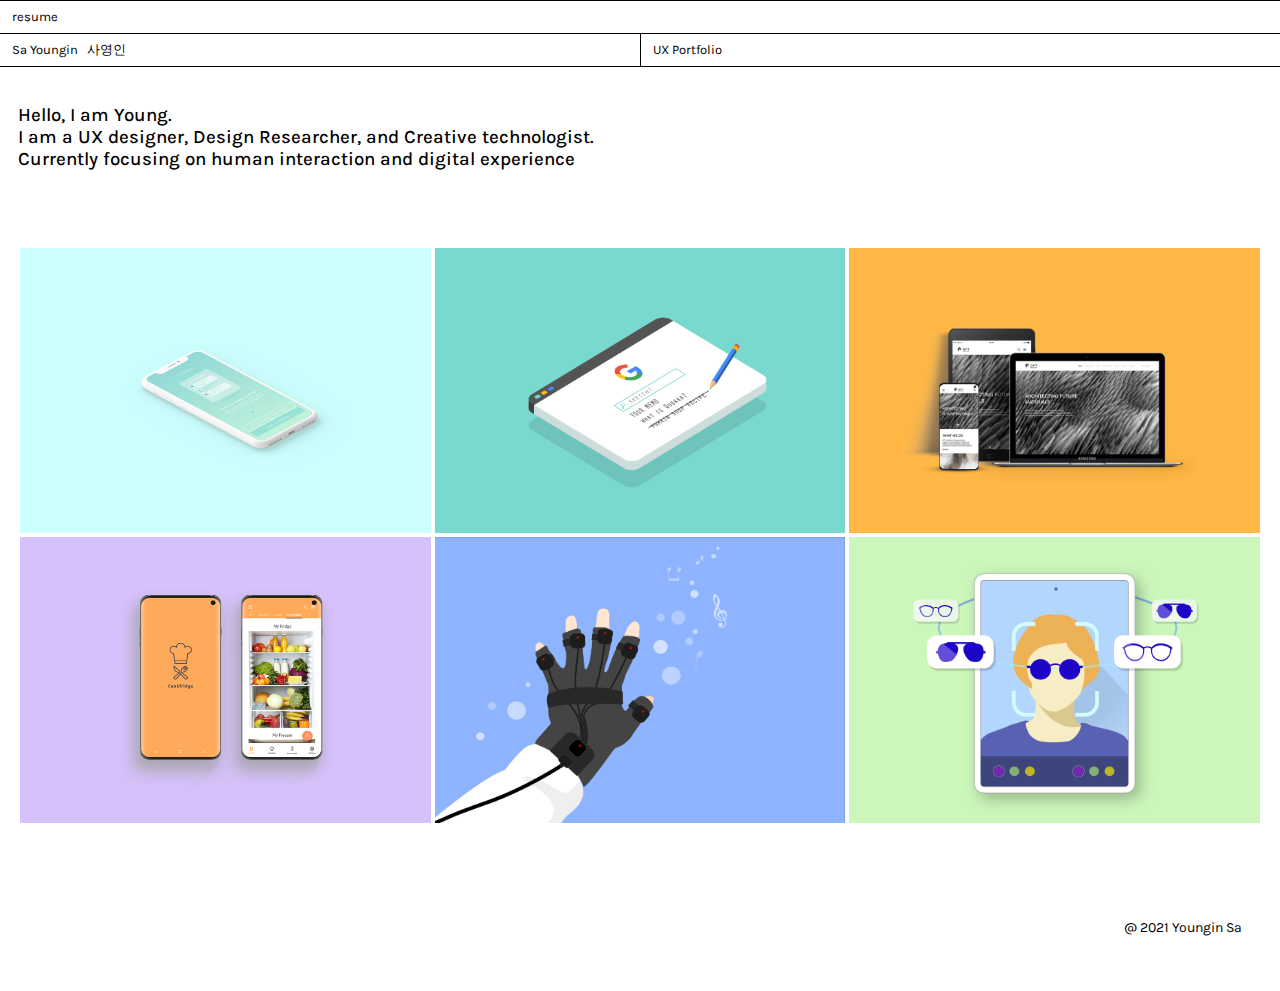
==== index.html @ 69ffd5e6 "Update index.html" ====
<!DOCTYPE html>
<html>
<head>
    <meta charset="utf-8">
    <meta content="ie=edge" http-equiv="x-ua-compatible">
    <title>UX_portfolio</title>
    <meta content="a repository for sample code" name="description">
    <meta content="width=device-width, initial-scale=1" name="viewport">
    <link href="UXportfolio.css" type="text/css" rel="stylesheet">
    <link rel="preconnect" href="https://fonts.gstatic.com">
    <link href="https://fonts.googleapis.com/css2?family=Karla:ital,wght@0,200;0,300;0,400;0,500;0,600;0,700;0,800;1,200;1,300;1,400;1,500;1,600;1,700;1,800&display=swap" rel="stylesheet">

    <script
      src="https://code.jquery.com/jquery-3.2.1.min.js"
      integrity="sha256-hwg4gsxgFZhOsEEamdOYGBf13FyQuiTwlAQgxVSNgt4="
      crossorigin="anonymous">
    </script>
    <link href="https://fonts.googleapis.com/css?family=Rajdhani|VT323" rel="stylesheet">

    </head>

<body>
  <div class="top-resume">
    <a href="https://arena-attachments.s3.amazonaws.com/16958893/9bb13cc37a2cefca6a4966748791cfa8.pdf?1655894568" target="_blank">
      <p class="NavText">resume</p></a>
  </div>

  <div id="myHeader">
    <div class="NavBar">
        <div id="title"><a href="index.html"><p class="NavText">Sa Youngin &nbsp; <span style="font-family:default">사영인</span></p></a></div>
        <div id="menu">
          <div class="dropbtn" onclick="menuFunction()">
            <div id="menutitle"><p class="NavText">UX Portfolio</p></div></div>
              <div class="sub-menu" id="myDropdown">
                <a href="index.html"><p class="menus">UX Portfolio</p></a>
                <a href="workMethod.html"><p class="menus">Work method</p></a>
                <a href="creativeCoding.html"><p class="menus">Creative coding</p></a>
                <a href="about.html"><p class="menus end">About</p></a>
              </div>
        </div>
      </div>
  </div>

<div id="myContent">
  <div class="content">
    <h3>Hello, I am Young. <br>
      I am a UX designer, Design Researcher, and Creative technologist.<br>
      Currently focusing on human interaction and digital experience</h3>

    <br><br><br>
    <div class="portfolioRow">
      <div id="wrapper">
        <img src="sources/thumbnail/MyBaby.png">
        <div><a href="myBaby.html"><p class="thumbnailText">Prenatal care App Design<br><span style="font-weight:200">UIUX | AR | MOBILE</span></p></a></div>
        </div>
      <div id="wrapper">
        <img src="sources/thumbnail/Gmemo.png">
        <div><a href="Gmemo.html"><p class="thumbnailText">Google Memo<br><span style="font-weight:200">UX | WEB</span></p></a></div>
        </div>
      <div id="wrapper">
        <img src="sources/thumbnail/OPTbranding.png">
        <div><a href="optIndustry.html"><p class="thumbnailText">OPT Industries VI system<br><span style="font-weight:200">UIUX | WEB</span></p></a></div>
      </div>

    </div>
    <div class="portfolioRow">
      <div id="wrapper">
        <img src="sources/thumbnail/cookFridge.png">
        <div><a href="cookFridge.html"><p class="thumbnailText">CookFridge<br><span style="font-weight:200">UXUI | VUI & IoT | MOBILE</span></p></a></div>
        </div>
      <div id="wrapper">
        <img src="sources/thumbnail/hackMIT.png">
        <div><a href="hackMIT.html"><p class="thumbnailText">3D Motion to SoundS<br><span style="font-weight:200">UX | 3D Motion Capture</span></p></a></div>
        </div>
      <div id="wrapper">
        <img src="sources/thumbnail/MASQ.png">
        <div><a href="protect-MASQ.html"><p class="thumbnailText">MASQ Eyewear<br><span style="font-weight:200">AR | VIRTUAL TRY-ON</p></a></div>
      </div>
    </div>
    <br><br><br>
      <div class="footer">
        <p>@ 2021 Youngin Sa</p>
      </div>

   </div>
</div>


</body>

<script src="UXportfolio.js"></script>
</html>
---- UXportfolio.css ----
/* basic attribute */

body {
  margin:0px;
  padding:0px;
  font-family: 'Karla', sans-serif;
}

p{
  font-size: 18px;
  font-weight: 400;
  line-height: 1.7;
}

h1{
  margin: 0;
}

h3{
  font-weight: 500;
}

a:link{
  text-decoration: none;
  color: #000000;
}

a:visited{
  color: #000000;
}

a:hover{
  color: green;
  text-decoration: underline;
}

.space{
  height: 100px;
}


/* Navigation Bar */

.sticky {
  position: fixed;
  top: 0;
  left: 0;
  width: 100%;
  z-index: 1;
}

.spacing{
  margin-top:10px;
  padding-top:8px;
}

.top-resume {
  padding: 5px 12px;
  border: 1px;
  border-style: solid none none none;
}


.NavBar {
  overflow: hidden;
  display: flex;
  background: #FFFFFF;
  width: 100%;
  text-align: left;
  border-collapse: collapse;
  line-height: 1.7;
}

.NavText{
  font-size: 13px;
  font-weight: 400;
  line-height: 1.7;
  margin-block-start: 0px;
  margin-block-end: 0px;
}


#title{
  display: inline-block;
  width: 50%;
  padding: 5px 12px;
  margin-block-start: 0px;
  margin-block-end: 0px;
  border: 1px solid black;
  border-style: solid solid solid none;
}

#menu{
  float: left;
  overflow: visible;
  display: inline-block;
  width: 50%;
  padding: 5px 12px;
  border: 1px solid black;
  border-style: solid none solid none;
}

#menutitle:hover{
  cursor: pointer;
  color: green;
  text-decoration: underline;
  margin-block-start: 0px;
  margin-block-end: 0px;
}

.menus{
  padding: 5px 12px;
  border: 1px solid black;
  border-style: solid solid none solid;
  background-color: #ffffff;
  margin-block-start: 0px;
  margin-block-end: 0px;
  font-size: 13px;
  font-weight: 400;
}

.sub-menu {
  display: none;
  position: absolute;
  left: 50%;
  padding-top: 5px;
  min-width: 160px;
  box-shadow: 0px 8px 16px 0px rgba(0,0,0,0.2);
  z-index: 1;
}

.show {
    display: block;
}

/* Content attribute */
.header{
  width: 100%;
  height: 40vh;
  background-size: cover;
  background-attachment: fixed;
  position: relative;
}

.header:before{
  content: "";
  position: absolute;
  height: inherit;
  left: 0; right: 0;
  top: 0; bottom: 0;
  background: rgba(0,0,0,.6);
}

.header > h1{
  position: fixed;
  text-align: center;
  font-weight: 700;
  font-size: 50px;
  color: white;
  left: 50%;
  top: 18%;
  transform: translate(-50%, 0%);
}

.header > p{
  position: fixed;
  text-align: center;
  width: 100%;
  font-weight: 300;
  font-size: 22px;
  color: white;
  left: 50%;
  top: 30%;
  transform: translate(-50%, 0%);
}

.headerText{
  width: 100%;
  height: 40vh;
  background-size: cover;
  background-attachment: fixed;
  position: relative;
}

.headerText > h1{
  position: fixed;
  text-align: center;
  font-weight: 700;
  font-size: 50px;
  color: white;
  left: 50%;
  top: 18%;
  transform: translate(-50%, 0%);
}

.headerText > p{
  position: fixed;
  text-align: center;
  width: 100%;
  font-weight: 300;
  font-size: 22px;
  color: white;
  left: 50%;
  top: 30%;
  transform: translate(-50%, 0%);
}

.content {
  /* box-sizing: border-box; */
  margin:10px;
  padding:8px;
  z-index: 0;
}

/* container header */
.containerMain{
  position: relative;
  background-color: white;
  display: block;
  text-align: center;
  padding-top: 40px;
}

.containerMain > h2{
  padding-top: 40px;
  font-weight: 500;
  font-size: 28px;
}

.containerMain > p{
  padding-top: 40px;
  width: 60%;
  margin: auto;
  font-weight: 400;
  font-size: 18px;
  line-height: 1.7;
  text-align: left;
  color: #000000;
}

.containerMain > h3{
  padding-top: 50px;
  padding-bottom: 50px;
  width: 60%;
  left:0; right:0;
  margin-left: auto; margin-right: auto;
  font-weight: 500;
  font-size: 20px;
  color: #000000;
}

/* ----- */

.container{
  position: relative;
  display: block;
  padding:8px;
  padding: 5vw 14vw;
  text-align: left;
}

.BGrow{
  background-color: #cbe8ff;
  padding: 5vw 14vw;
  text-align: left;
}

.shortLinerow{
  margin-left: 14vw;
  margin-right: 14vw;
  padding-top: 1vw;
  padding-bottom: 5vw;
  text-align: left;
}

.shortline{
  width: 50px;
  border-style: solid none none none;
  border-width: 3px;
}


.Linerow{
  padding: 2vw 14vw;
  border-style: solid none solid none;
  border-width: 1px;
  text-align: left;
}

.thumbnailText{
  font-size: 1.3vw;
  font-weight: 600;
  margin: auto;
}

.portfolioRow{
  display: flex;
  justify-content: space-around;
  /* margin-bottom: 3px; */
}

.portfolioRow:after {
  content: "";
  display: flex;
  align-items: stretch
  clear: both;
}


#wrapper{
  position: relative;
  width: 33%;
  height: 22.3vw;
  margin: 2px;
}

#wrapper div{
  position:absolute;
  width: 100%;
  height: 100%;
  background: black;
  color: white;
  opacity: 0;
  visibility:hidden;
  -webkit-transition: visibility 0s, opacity 0.5s linear;
  transition: visibility 0s, opacity 0.5s linear;
}

#wrapper img{
  position:absolute;
  width: 100%;
  height: 100%;
  background-color: #000000;
}


#wrapper:hover div{
  opacity: 0.8;
  visibility: visible;
}

#wrapper:hover div p{
  position: relative;
  top: 40%;
  text-align: center;
  color: white;
  visibility: visible;
}

#wrapper:hover div a{
  text-decoration: none;
}

/* creative coding */
table {
  background: #FFFFFF;
  width: 100%;
  text-align: left;
  border-collapse: collapse;
}

td{
  width: 50%;
  padding: 5px 12px;
}

.thumbnail{
  border: 1px solid black;
  border-style: solid solid none solid;
  line-height: 0px;
  padding: 10px;
}

.caption{
  border: 1px solid black;
  border-style: none solid none solid;
  padding-bottom: 12px;
}

.caption>p{
  font-size: 16px;
}

#end{
  border: 1px solid black;
  border-style: none solid solid solid;
}



/* Elements */
.photoRow{
  display: flex;
  justify-content: center;
  align-items: center;
}

.btn{
  display: flex;
  justify-content: center;
  width: 200px;
  height: 68px;
  border-radius: 8px;
  background-color: #2d2d2d;
  color: white;
  margin: auto;
}
.btn>a{
  color: white;
  text-decoration: none;
}

.btn:hover{
  opacity: 80%;
}


/* Footer attribute */
.footer {
   /* position: fixed; */
   padding: 20px;
   bottom: 10px;
   background-color: none;
   text-align: right;
}

.footer > p{
  font-size: 14px;

}

/* etc */

.end{
  border-style: solid solid solid solid;
}
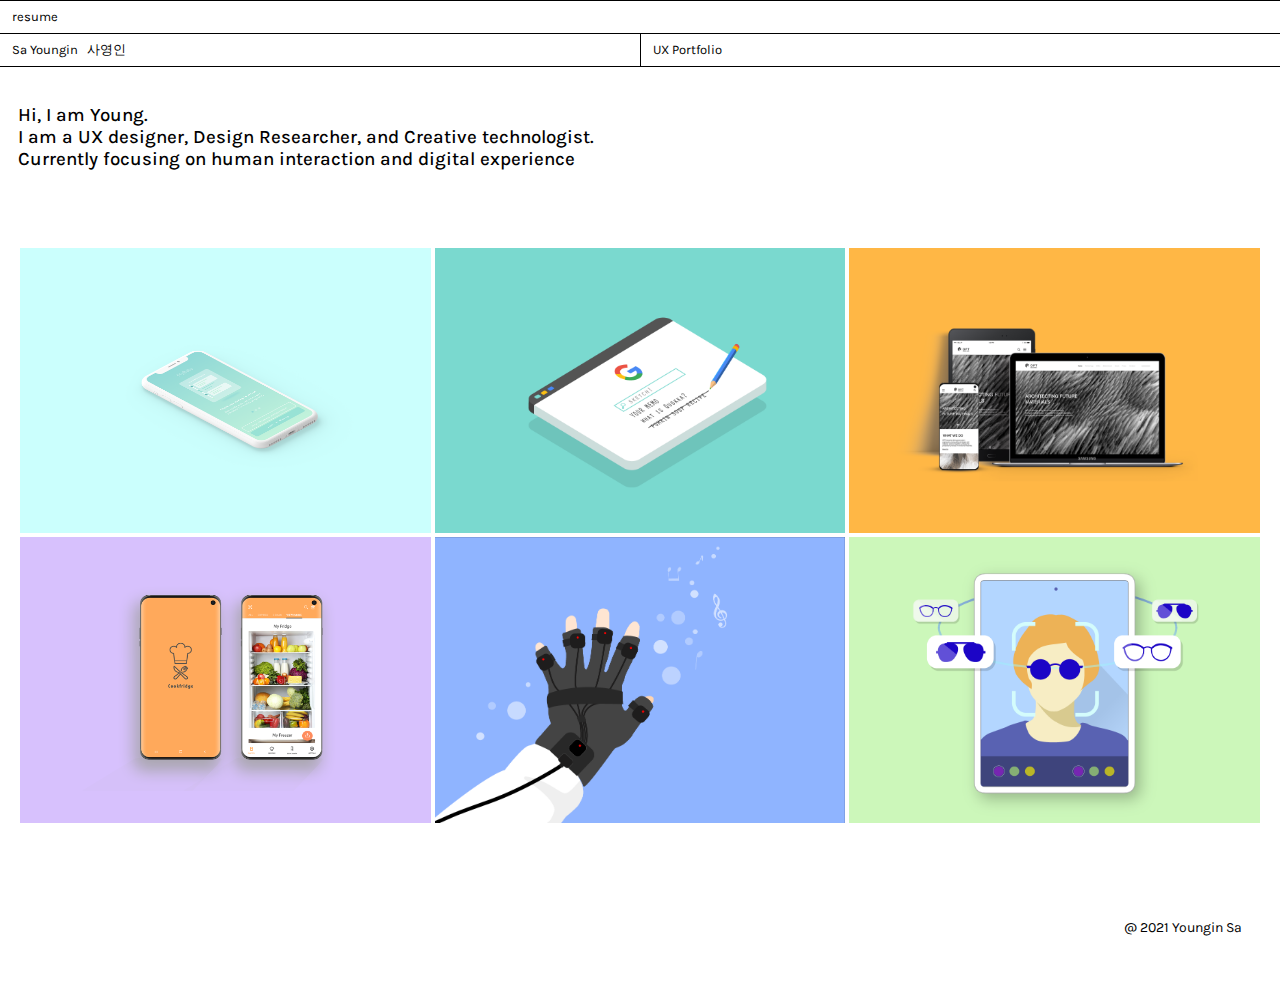
==== commit 5460c222: "test from new mac" ====
--- a/index.html
+++ b/index.html
@@ -43,7 +43,7 @@
 
 <div id="myContent">
   <div class="content">
-    <h3>Hello, I am Young. <br>
+    <h3>Hi, I am Young. <br>
       I am a UX designer, Design Researcher, and Creative technologist.<br>
       Currently focusing on human interaction and digital experience</h3>
 
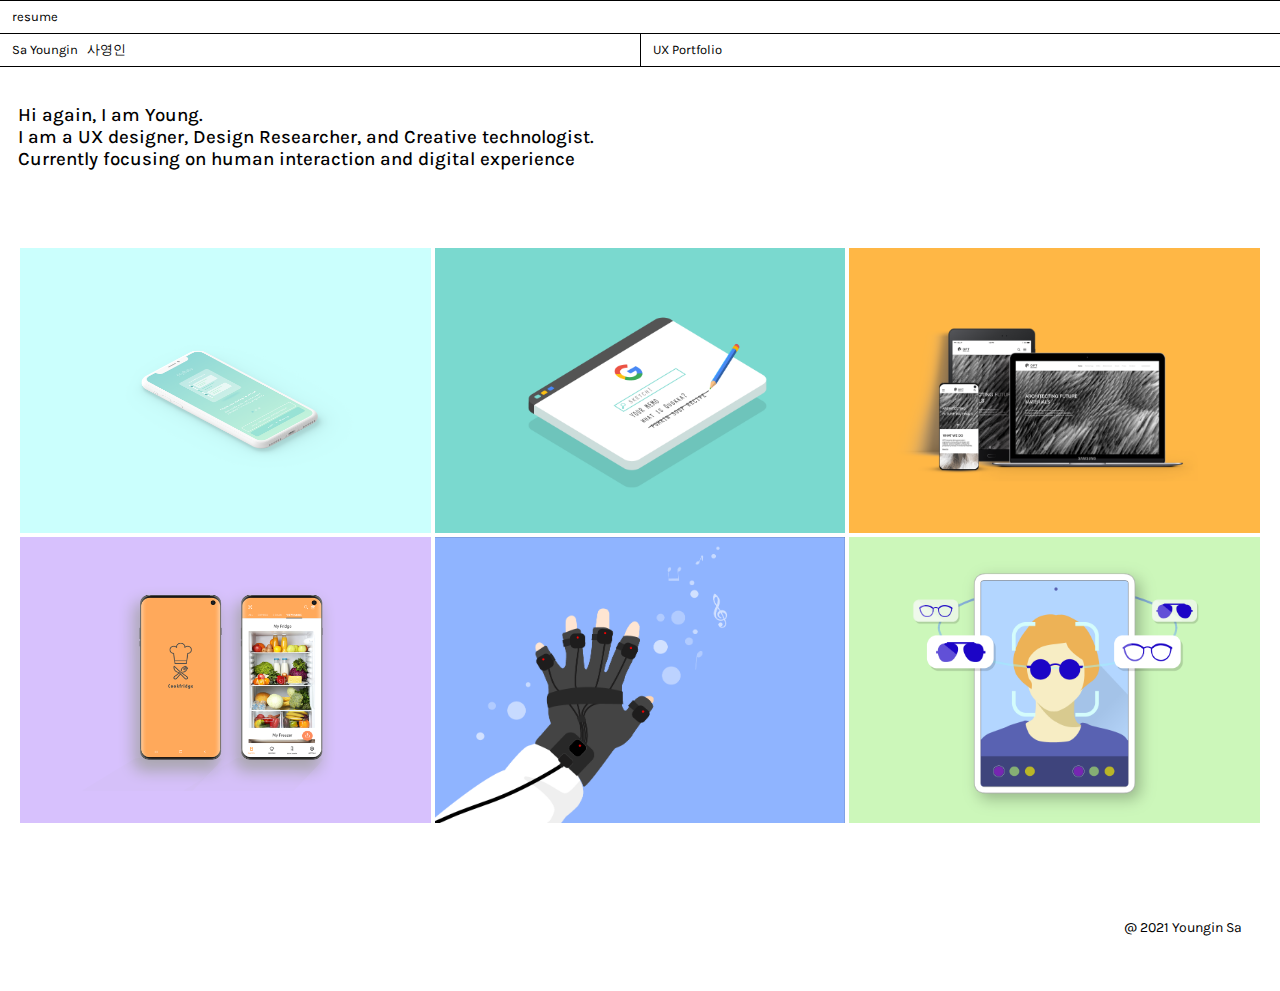
==== commit 3ab7a69a: "test with personal token" ====
--- a/index.html
+++ b/index.html
@@ -43,7 +43,7 @@
 
 <div id="myContent">
   <div class="content">
-    <h3>Hi, I am Young. <br>
+    <h3>Hi again, I am Young. <br>
       I am a UX designer, Design Researcher, and Creative technologist.<br>
       Currently focusing on human interaction and digital experience</h3>
 
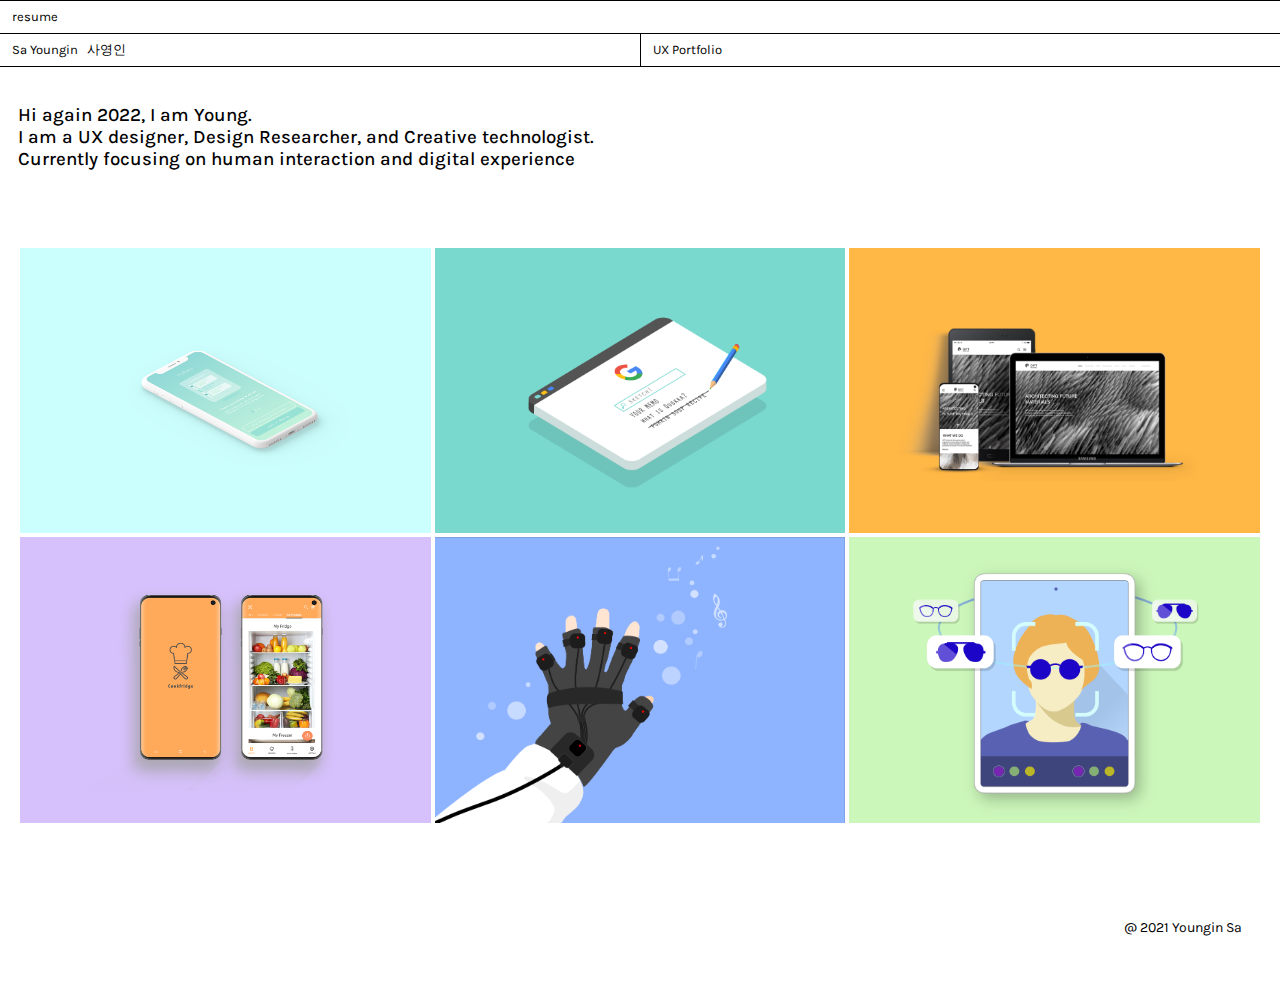
==== commit e05c0f17: "test update Jun26" ====
--- a/index.html
+++ b/index.html
@@ -43,7 +43,7 @@
 
 <div id="myContent">
   <div class="content">
-    <h3>Hi again, I am Young. <br>
+    <h3>Hi again 2022, I am Young. <br>
       I am a UX designer, Design Researcher, and Creative technologist.<br>
       Currently focusing on human interaction and digital experience</h3>
 
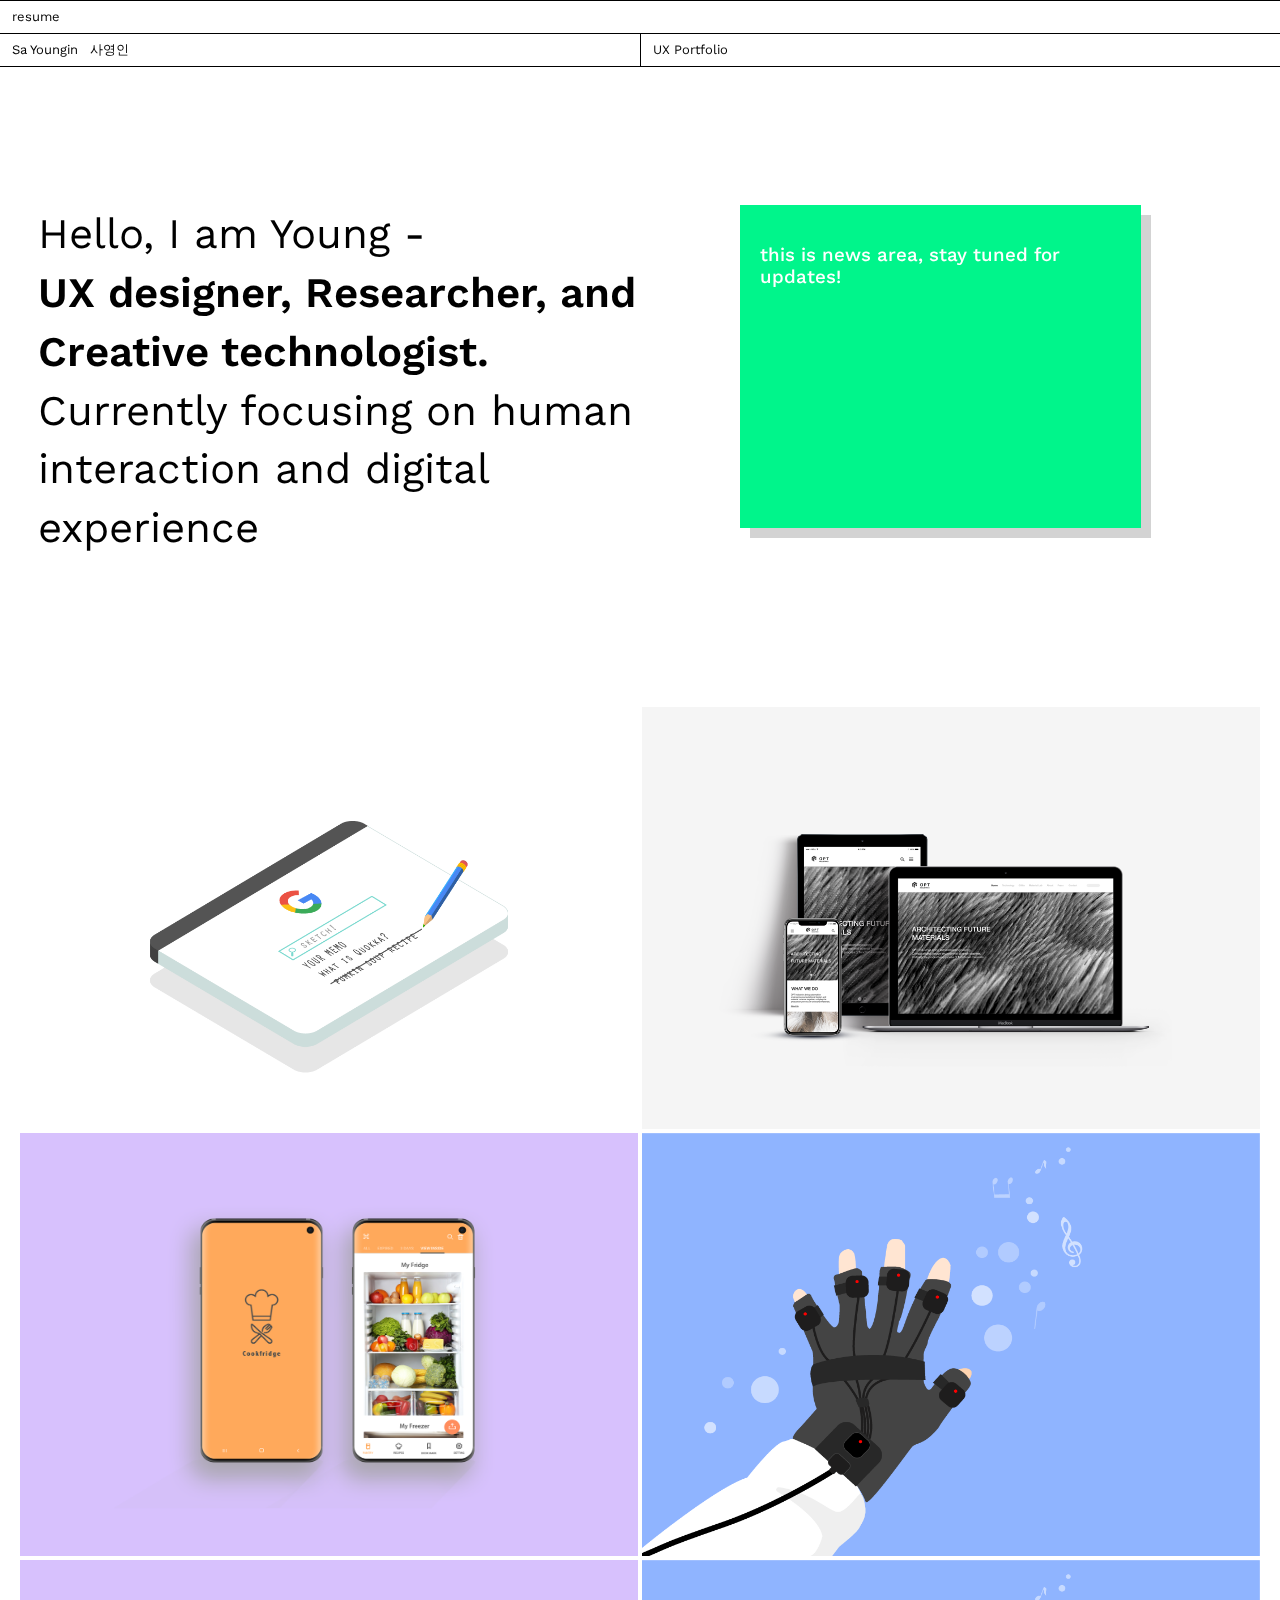
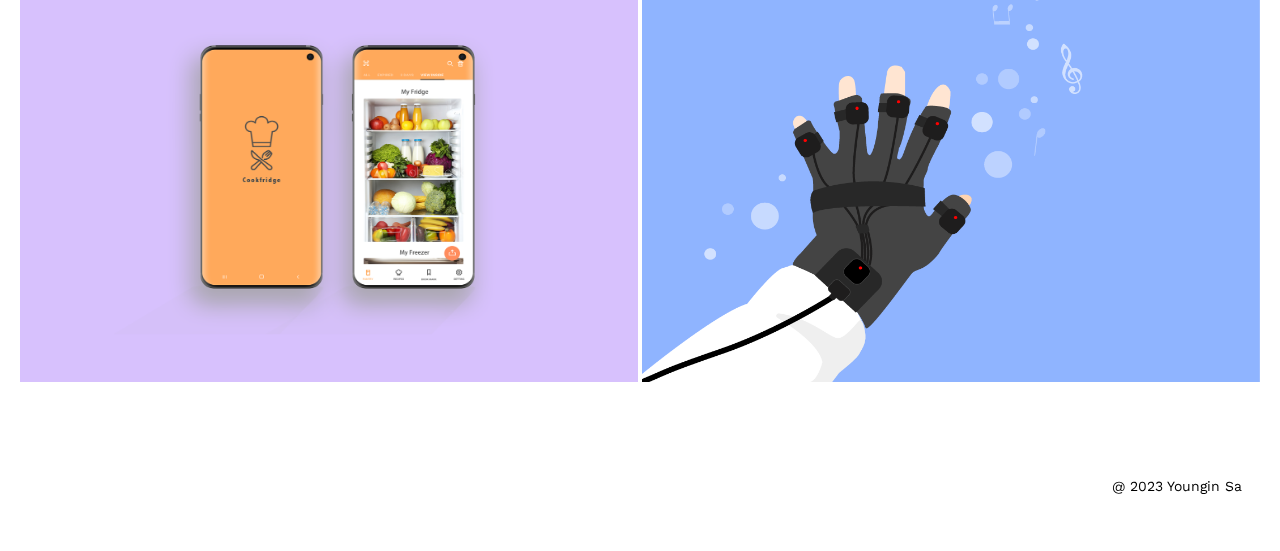
==== commit ced579c3: "2023 renewal-layout" ====
--- a/index.html
+++ b/index.html
@@ -8,14 +8,14 @@
     <meta content="width=device-width, initial-scale=1" name="viewport">
     <link href="UXportfolio.css" type="text/css" rel="stylesheet">
     <link rel="preconnect" href="https://fonts.gstatic.com">
-    <link href="https://fonts.googleapis.com/css2?family=Karla:ital,wght@0,200;0,300;0,400;0,500;0,600;0,700;0,800;1,200;1,300;1,400;1,500;1,600;1,700;1,800&display=swap" rel="stylesheet">
+    <link href="https://fonts.googleapis.com/css2?family=Work+Sans&display=swap" rel="stylesheet">
 
     <script
       src="https://code.jquery.com/jquery-3.2.1.min.js"
       integrity="sha256-hwg4gsxgFZhOsEEamdOYGBf13FyQuiTwlAQgxVSNgt4="
       crossorigin="anonymous">
     </script>
-    <link href="https://fonts.googleapis.com/css?family=Rajdhani|VT323" rel="stylesheet">
+    <link href="https://fonts.googleapis.com/css2?family=Work+Sans:wght@300;400;600;700;800&display=swap" rel="stylesheet">
 
     </head>
 
@@ -43,43 +43,56 @@
 
 <div id="myContent">
   <div class="content">
-    <h3>Hi again 2022, I am Young. <br>
-      I am a UX designer, Design Researcher, and Creative technologist.<br>
-      Currently focusing on human interaction and digital experience</h3>
+    <div class="introbody">
+    <div id="bg">
+      <div class="colorgrad" id="point"></div>
+    </div>
+    <div class="intro">
+    <h1>Hello, I am Young - <br>
+      <span style="font-weight:600;">UX designer, Researcher, and Creative technologist.</span><br>
+      Currently focusing on human interaction and digital experience</h1>
+    </div>
+    <div class="news">
+      <h3>this is news area, stay tuned for updates!</h3>
+    </div>
+  </div>
 
     <br><br><br>
     <div class="portfolioRow">
-      <div id="wrapper">
-        <img src="sources/thumbnail/MyBaby.png">
-        <div><a href="myBaby.html"><p class="thumbnailText">Prenatal care App Design<br><span style="font-weight:200">UIUX | AR | MOBILE</span></p></a></div>
-        </div>
-      <div id="wrapper">
-        <img src="sources/thumbnail/Gmemo.png">
-        <div><a href="Gmemo.html"><p class="thumbnailText">Google Memo<br><span style="font-weight:200">UX | WEB</span></p></a></div>
-        </div>
-      <div id="wrapper">
-        <img src="sources/thumbnail/OPTbranding.png">
-        <div><a href="optIndustry.html"><p class="thumbnailText">OPT Industries VI system<br><span style="font-weight:200">UIUX | WEB</span></p></a></div>
-      </div>
+          <div id="wrapper">
+            <img src="sources/thumbnail/Gmemo.png">
+            <div><a href="Gmemo.html"><p class="thumbnailText">Google Memo<br><span style="font-weight:200">UX | WEB</span></p></a></div>
+            </div>
+          <div id="wrapper">
+            <img src="sources/thumbnail/OPTbranding.png">
+            <div><a href="optIndustry.html"><p class="thumbnailText">OPT Industries VI system<br><span style="font-weight:200">UIUX | WEB</span></p></a></div>
+          </div>
+    </div>
 
+    <div class="portfolioRow">
+          <div id="wrapper">
+            <img src="sources/thumbnail/cookFridge.png">
+            <div><a href="cookFridge.html"><p class="thumbnailText">CookFridge<br><span style="font-weight:200">UXUI | VUI & IoT | MOBILE</span></p></a></div>
+            </div>
+          <div id="wrapper">
+            <img src="sources/thumbnail/hackMIT.png">
+            <div><a href="hackMIT.html"><p class="thumbnailText">3D Motion to SoundS<br><span style="font-weight:200">UX | 3D Motion Capture</span></p></a></div>
+            </div>
     </div>
+
     <div class="portfolioRow">
-      <div id="wrapper">
-        <img src="sources/thumbnail/cookFridge.png">
-        <div><a href="cookFridge.html"><p class="thumbnailText">CookFridge<br><span style="font-weight:200">UXUI | VUI & IoT | MOBILE</span></p></a></div>
-        </div>
-      <div id="wrapper">
-        <img src="sources/thumbnail/hackMIT.png">
-        <div><a href="hackMIT.html"><p class="thumbnailText">3D Motion to SoundS<br><span style="font-weight:200">UX | 3D Motion Capture</span></p></a></div>
-        </div>
-      <div id="wrapper">
-        <img src="sources/thumbnail/MASQ.png">
-        <div><a href="protect-MASQ.html"><p class="thumbnailText">MASQ Eyewear<br><span style="font-weight:200">AR | VIRTUAL TRY-ON</p></a></div>
-      </div>
+          <div id="wrapper">
+            <img src="sources/thumbnail/cookFridge.png">
+            <div><a href="cookFridge.html"><p class="thumbnailText">CookFridge<br><span style="font-weight:200">UXUI | VUI & IoT | MOBILE</span></p></a></div>
+            </div>
+          <div id="wrapper">
+            <img src="sources/thumbnail/hackMIT.png">
+            <div><a href="hackMIT.html"><p class="thumbnailText">3D Motion to SoundS<br><span style="font-weight:200">UX | 3D Motion Capture</span></p></a></div>
+            </div>
     </div>
     <br><br><br>
       <div class="footer">
-        <p>@ 2021 Youngin Sa</p>
+        <p>@ 2023 Youngin Sa</p>
       </div>
 
    </div>
--- a/UXportfolio.css
+++ b/UXportfolio.css
@@ -3,7 +3,7 @@
 body {
   margin:0px;
   padding:0px;
-  font-family: 'Karla', sans-serif;
+  font-family: 'Work Sans', sans-serif;
 }
 
 p{
@@ -13,6 +13,9 @@
 }
 
 h1{
+  font-size: 42px;
+  font-weight: 400;
+  line-height: 1.4;
   margin: 0;
 }
 
@@ -30,7 +33,7 @@
 }
 
 a:hover{
-  color: green;
+  color: #2df09e;
   text-decoration: underline;
 }
 
@@ -102,7 +105,7 @@
 
 #menutitle:hover{
   cursor: pointer;
-  color: green;
+  color: #2df09e;
   text-decoration: underline;
   margin-block-start: 0px;
   margin-block-end: 0px;
@@ -118,6 +121,7 @@
   font-size: 13px;
   font-weight: 400;
 }
+
 
 .sub-menu {
   display: none;
@@ -249,7 +253,62 @@
   color: #000000;
 }
 
+/*---cursor---*/
+#bg{
+  position: absolute;
+  max-height: 100vh;
+  width: 50%;
+  overflow: hidden;
+  pointer-events: none;
+}
+
+#point {
+  width: 300px;
+  height: 300px;
+  filter: blur(30px);
+  position: absolute;
+  border-radius: 50%;
+  z-index: 40;
+  mix-blend-mode: screen;
+  pointer-events: none; }
+
+.colorgrad {
+  background: linear-gradient(to bottom right, #b4ff00 20%, #2df09e 50%, blue 80%) no-repeat;
+}
+
+::selection {
+  background: black;
+  color: white;
+  }
+
 /* ----- */
+
+.introbody{
+  display: flex;
+  background: white;
+  color: black;
+  padding: 20px;
+}
+
+.intro{
+  width: 50%;
+  margin-top: 100px;
+  margin-bottom: 70px;
+}
+
+.news{
+  color: white;
+  width: 30%;
+  background-color: #00f58b;
+  box-shadow: 10px 10px lightgray;
+  margin: 100px 40px 100px 100px;
+  padding: 20px;
+  transition: box-shadow 400ms ease-in-out;
+}
+.news:hover{
+  box-shadow: 10px 10px 4px 4px lightgray;
+  transition: box-shadow 400ms ease-in-out;
+}
 
 .container{
   position: relative;
@@ -309,8 +368,8 @@
 
 #wrapper{
   position: relative;
-  width: 33%;
-  height: 22.3vw;
+  width: 50%;
+  height: 33vw;
   margin: 2px;
 }
 
@@ -330,7 +389,7 @@
   position:absolute;
   width: 100%;
   height: 100%;
-  background-color: #000000;
+  background-color: #ffffff;
 }
 
 
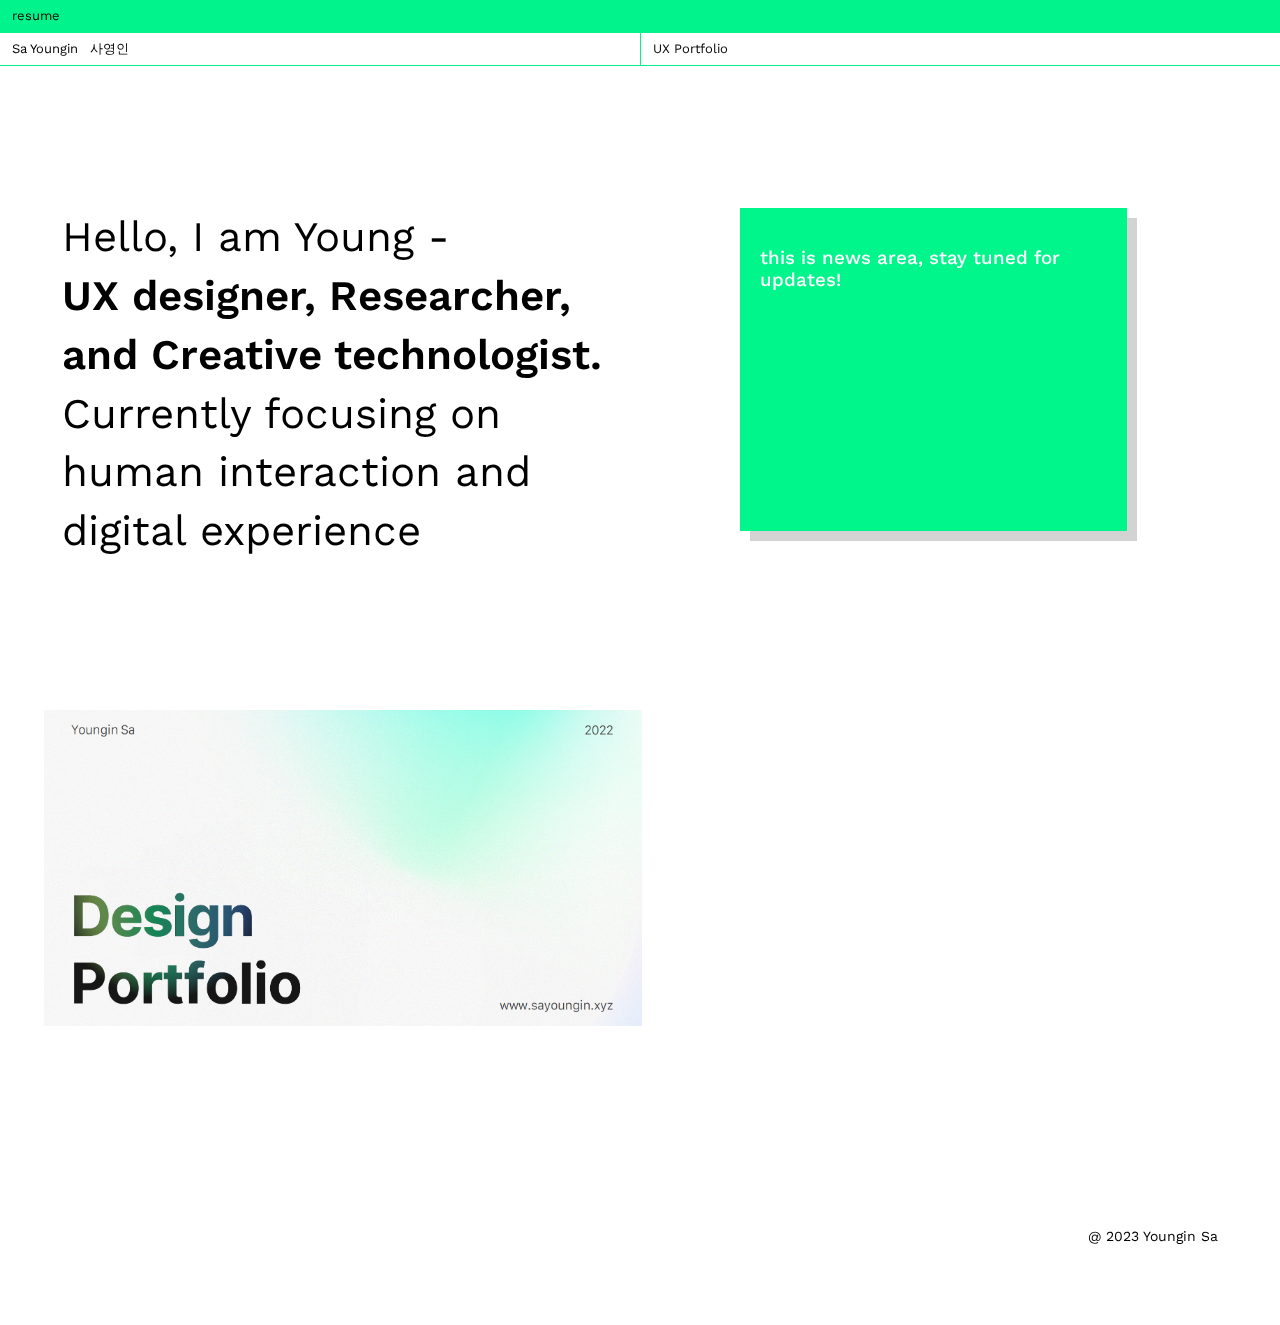
==== commit c59fd2c6: "tempupdate2022" ====
--- a/index.html
+++ b/index.html
@@ -21,7 +21,7 @@
 
 <body>
   <div class="top-resume">
-    <a href="https://arena-attachments.s3.amazonaws.com/16958893/9bb13cc37a2cefca6a4966748791cfa8.pdf?1655894568" target="_blank">
+    <a href="https://arena-attachments.s3.amazonaws.com/17554561/b78923f947fc5b988ebe4f719fe18999.pdf?1660101778" target="_blank">
       <p class="NavText">resume</p></a>
   </div>
 
@@ -58,17 +58,17 @@
   </div>
 
     <br><br><br>
-    <div class="portfolioRow">
+    <div class="temportfolioRow">
           <div id="wrapper">
-            <img src="sources/thumbnail/Gmemo.png">
-            <div><a href="Gmemo.html"><p class="thumbnailText">Google Memo<br><span style="font-weight:200">UX | WEB</span></p></a></div>
+            <img src="sources/thumbnail/portfolio2022.png">
+            <div><a href="protect-portfolio2022.html"><p class="thumbnailText">Design portfolio 2022<br><span style="font-weight:200">UX | WEB</span></p></a></div>
             </div>
-          <div id="wrapper">
+          <!-- <div id="wrapper">
             <img src="sources/thumbnail/OPTbranding.png">
             <div><a href="optIndustry.html"><p class="thumbnailText">OPT Industries VI system<br><span style="font-weight:200">UIUX | WEB</span></p></a></div>
-          </div>
+          </div> -->
     </div>
-
+<!--
     <div class="portfolioRow">
           <div id="wrapper">
             <img src="sources/thumbnail/cookFridge.png">
@@ -89,7 +89,7 @@
             <img src="sources/thumbnail/hackMIT.png">
             <div><a href="hackMIT.html"><p class="thumbnailText">3D Motion to SoundS<br><span style="font-weight:200">UX | 3D Motion Capture</span></p></a></div>
             </div>
-    </div>
+    </div> -->
     <br><br><br>
       <div class="footer">
         <p>@ 2023 Youngin Sa</p>
--- a/UXportfolio.css
+++ b/UXportfolio.css
@@ -60,7 +60,8 @@
 .top-resume {
   padding: 5px 12px;
   border: 1px;
-  border-style: solid none none none;
+  /* border-style: solid none none none; */
+  background-color: #00f48b;
 }
 
 
@@ -89,7 +90,7 @@
   padding: 5px 12px;
   margin-block-start: 0px;
   margin-block-end: 0px;
-  border: 1px solid black;
+  border: 1px solid #00f48b;
   border-style: solid solid solid none;
 }
 
@@ -99,7 +100,7 @@
   display: inline-block;
   width: 50%;
   padding: 5px 12px;
-  border: 1px solid black;
+  border: 1px solid #00f48b;
   border-style: solid none solid none;
 }
 
@@ -211,8 +212,8 @@
 
 .content {
   /* box-sizing: border-box; */
-  margin:10px;
-  padding:8px;
+  margin:30px;
+  padding:12px;
   z-index: 0;
 }
 
@@ -292,7 +293,7 @@
 
 .intro{
   width: 50%;
-  margin-top: 100px;
+  margin-top: 80px;
   margin-bottom: 70px;
 }
 
@@ -301,7 +302,7 @@
   width: 30%;
   background-color: #00f58b;
   box-shadow: 10px 10px lightgray;
-  margin: 100px 40px 100px 100px;
+  margin: 80px 40px 100px 100px;
   padding: 20px;
   transition: box-shadow 400ms ease-in-out;
 }
@@ -352,6 +353,10 @@
   margin: auto;
 }
 
+.temportfolioRow{
+  display: block;
+}
+
 .portfolioRow{
   display: flex;
   justify-content: space-around;
@@ -366,6 +371,9 @@
 }
 
 
+
+
+
 #wrapper{
   position: relative;
   width: 50%;
@@ -376,7 +384,8 @@
 #wrapper div{
   position:absolute;
   width: 100%;
-  height: 100%;
+  /* height: 100%; */
+  height: 76%;
   background: black;
   color: white;
   opacity: 0;
@@ -388,7 +397,8 @@
 #wrapper img{
   position:absolute;
   width: 100%;
-  height: 100%;
+  /* height: 100%; */
+  height: auto;
   background-color: #ffffff;
 }
 
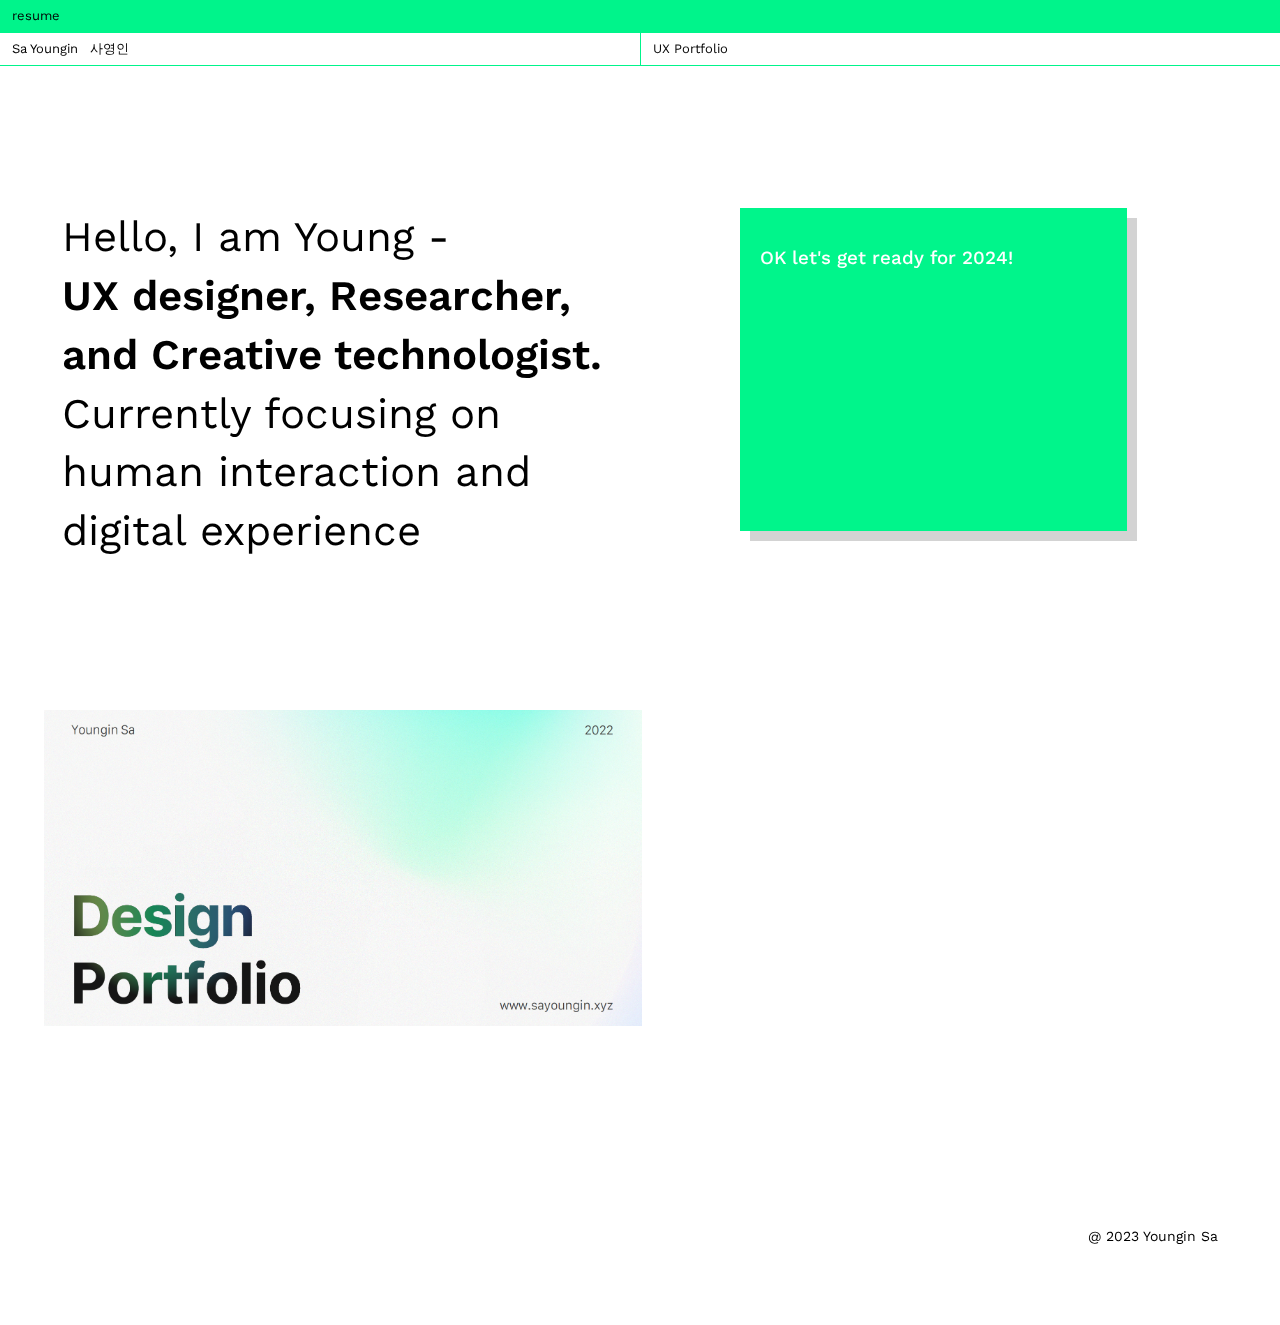
==== commit db05b56a: "Update index.html" ====
--- a/index.html
+++ b/index.html
@@ -53,7 +53,7 @@
       Currently focusing on human interaction and digital experience</h1>
     </div>
     <div class="news">
-      <h3>this is news area, stay tuned for updates!</h3>
+      <h3>OK let's get ready for 2024!</h3>
     </div>
   </div>
 
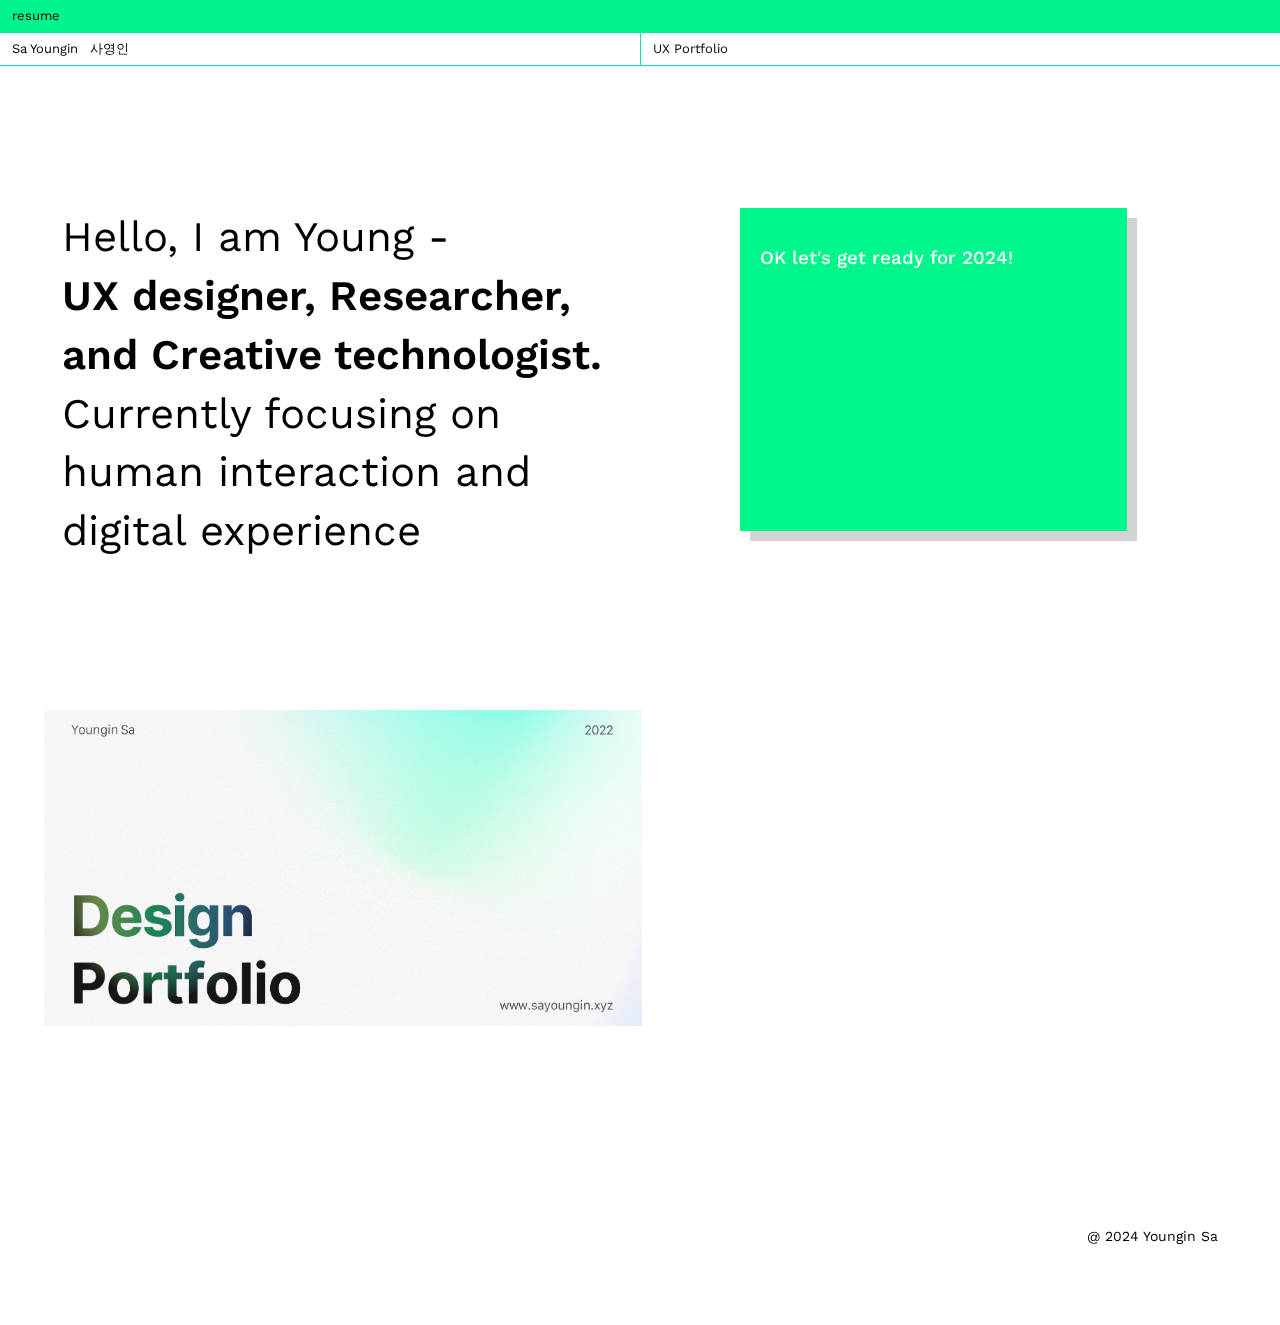
==== commit 01697157: "Update index.html" ====
--- a/index.html
+++ b/index.html
@@ -92,7 +92,7 @@
     </div> -->
     <br><br><br>
       <div class="footer">
-        <p>@ 2023 Youngin Sa</p>
+        <p>@ 2024 Youngin Sa</p>
       </div>
 
    </div>
